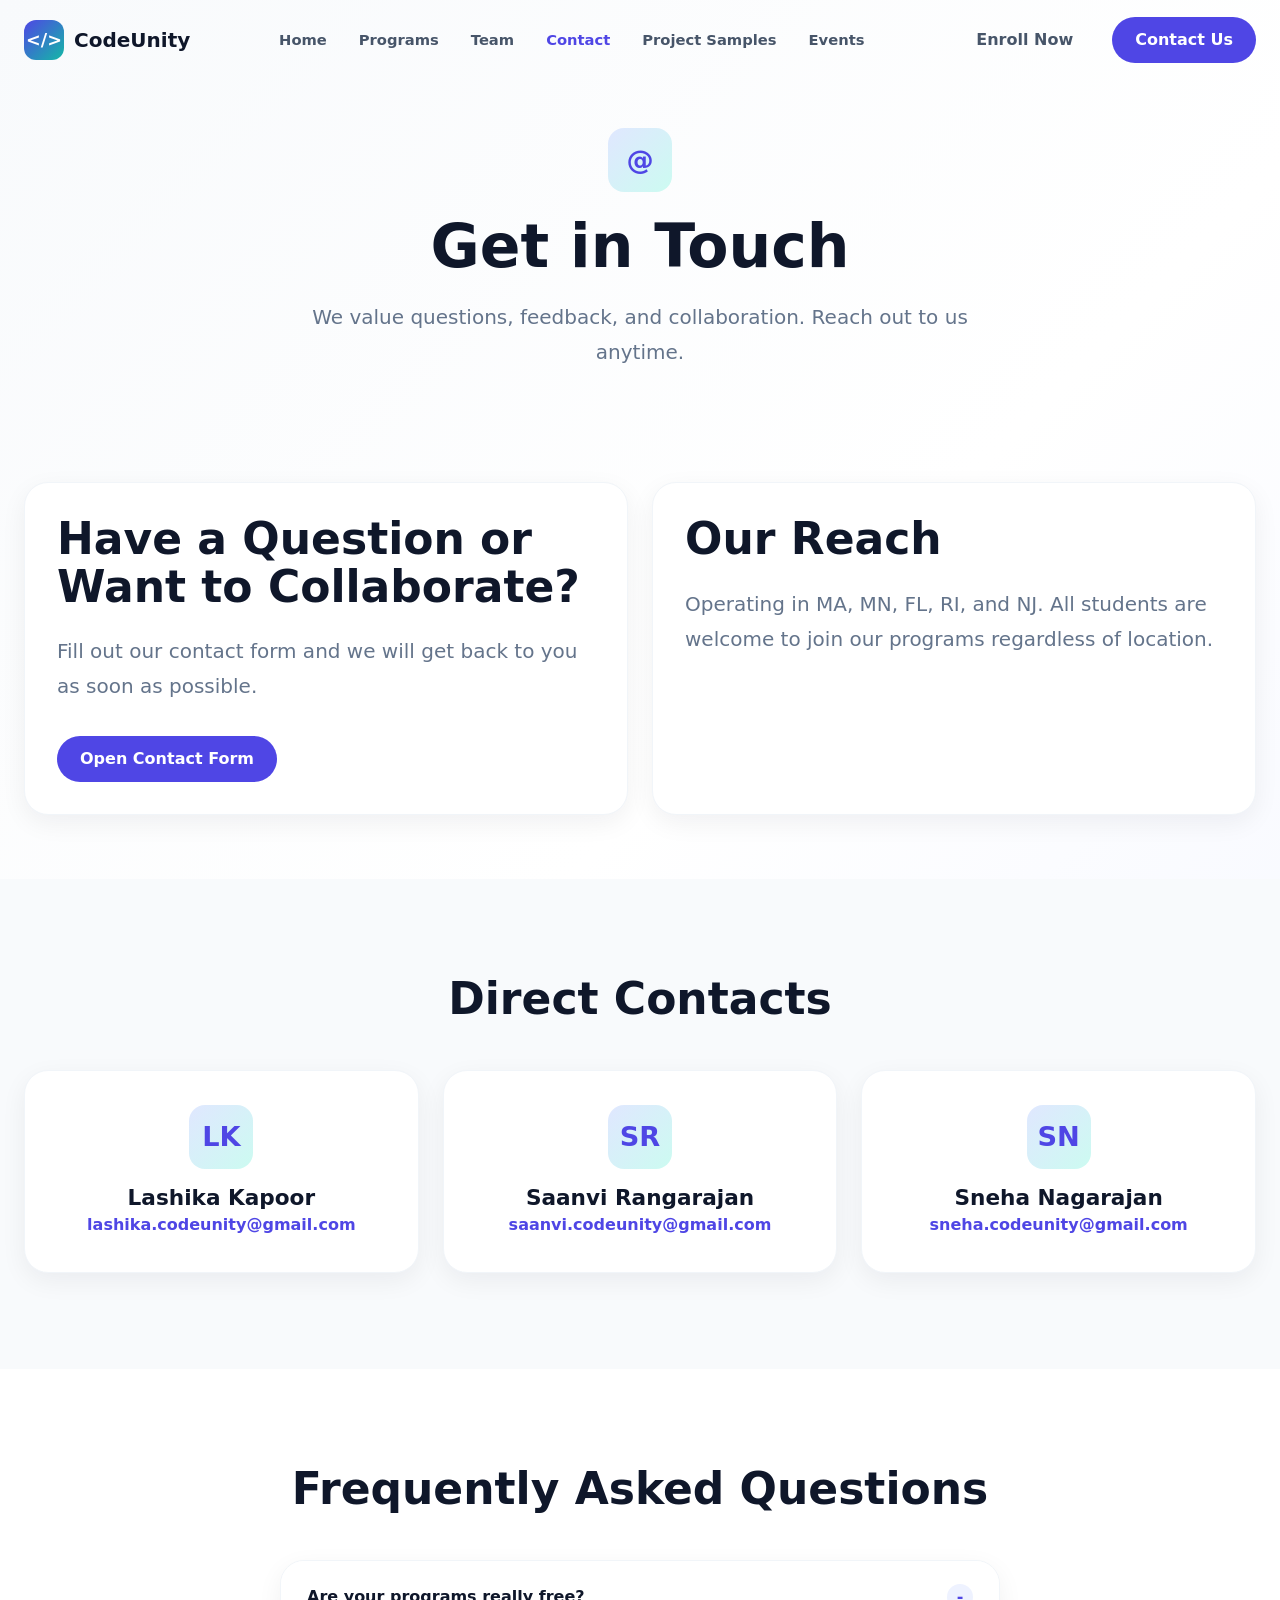
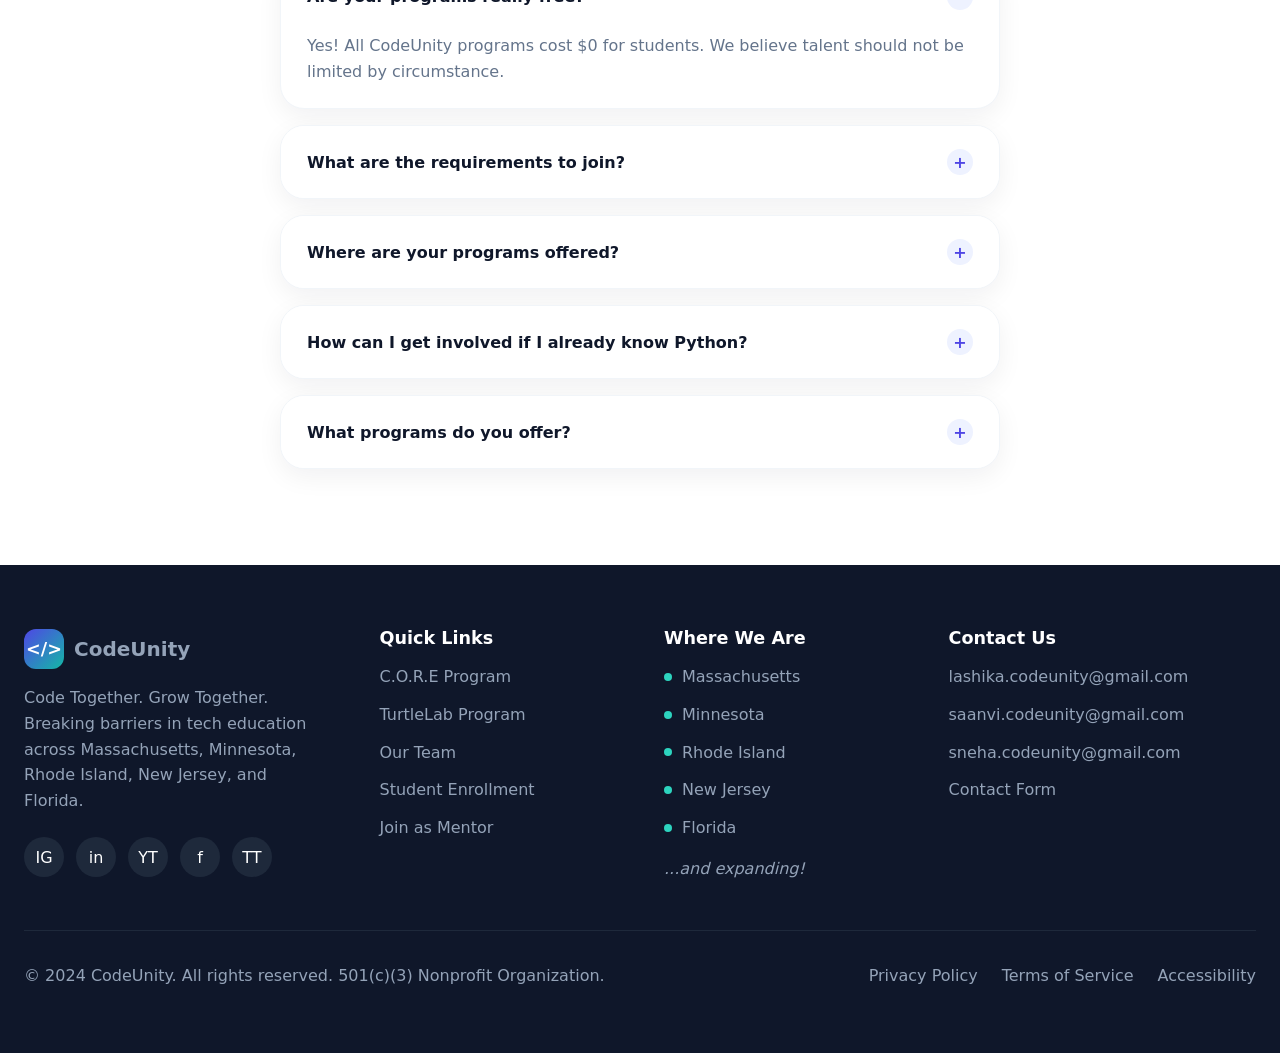
==== contact/index.html @ 77c1734c "made changes" ====
<!doctype html>
<html lang="en">
  <head>
    <meta charset="utf-8">
    <meta name="viewport" content="width=device-width, initial-scale=1">
    <title>CodeUnity | Contact</title>
    <link rel="stylesheet" href="styles.css">
  </head>
  <body data-page="contact">
    <div id="site-shell-top"></div>
    <main class="page-gradient">
      <section class="hero-page">
        <div class="container center narrow reveal">
          <div class="icon-badge">@</div>
          <h1>Get in Touch</h1>
          <p class="lead">We value questions, feedback, and collaboration. Reach out to us anytime.</p>
        </div>
      </section>

      <section class="section tight">
        <div class="container grid two">
          <section class="card card-pad reveal"><h2>Have a Question or Want to Collaborate?</h2><p class="lead">Fill out our contact form and we will get back to you as soon as possible.</p><div class="action-row mt-8"><a class="button primary" href="https://forms.gle/NMccEcTzwVXDVzf1A" target="_blank" rel="noreferrer">Open Contact Form</a></div></section>
          <section class="card card-pad reveal"><h2>Our Reach</h2><p class="lead">Operating in MA, MN, FL, RI, and NJ. All students are welcome to join our programs regardless of location.</p></section>
        </div>
      </section>

      <section class="section soft">
        <div class="container">
          <div class="center narrow container reveal"><h2>Direct Contacts</h2></div>
          <div class="grid three mt-12">
            <section class="card contact-card reveal"><div class="icon-badge">LK</div><h3 class="mt-4">Lashika Kapoor</h3><p><a class="contact-link" href="mailto:lashika.codeunity@gmail.com">lashika.codeunity@gmail.com</a></p></section>
            <section class="card contact-card reveal"><div class="icon-badge">SR</div><h3 class="mt-4">Saanvi Rangarajan</h3><p><a class="contact-link" href="mailto:saanvi.codeunity@gmail.com">saanvi.codeunity@gmail.com</a></p></section>
            <section class="card contact-card reveal"><div class="icon-badge">SN</div><h3 class="mt-4">Sneha Nagarajan</h3><p><a class="contact-link" href="mailto:sneha.codeunity@gmail.com">sneha.codeunity@gmail.com</a></p></section>
          </div>
        </div>
      </section>

      <section class="section white">
        <div class="container narrow">
          <div class="center reveal"><h2>Frequently Asked Questions</h2></div>
          <div class="faq-stack mt-12">
            <section class="card faq-item open reveal"><button class="faq-button" type="button" aria-expanded="true"><span>Are your programs really free?</span><span class="faq-icon">-</span></button><div class="faq-answer">Yes! All CodeUnity programs cost $0 for students. We believe talent should not be limited by circumstance.</div></section>
            <section class="card faq-item reveal"><button class="faq-button" type="button" aria-expanded="false"><span>What are the requirements to join?</span><span class="faq-icon">+</span></button><div class="faq-answer">No prior coding experience is required. Our programs are designed for beginners and for students looking to grow their skills.</div></section>
            <section class="card faq-item reveal"><button class="faq-button" type="button" aria-expanded="false"><span>Where are your programs offered?</span><span class="faq-icon">+</span></button><div class="faq-answer">We currently operate in Massachusetts, Minnesota, Rhode Island, New Jersey, and Florida, and our online programs are open regardless of location.</div></section>
            <section class="card faq-item reveal"><button class="faq-button" type="button" aria-expanded="false"><span>How can I get involved if I already know Python?</span><span class="faq-icon">+</span></button><div class="faq-answer">If you already know Python and want to join our team as a positional officer or mentor, fill out our team application form.</div></section>
            <section class="card faq-item reveal"><button class="faq-button" type="button" aria-expanded="false"><span>What programs do you offer?</span><span class="faq-icon">+</span></button><div class="faq-answer">We offer C.O.R.E, TurtleLab, online learning, workshops, mentorship, and more.</div></section>
          </div>
        </div>
      </section>
    </main>
    <div id="site-shell-bottom"></div>
    <script src="../shared/layout.js"></script>
    <script src="script.js"></script>
  </body>
</html>
---- contact/styles.css ----
@import url("../shared/styles.css");

.contact-card {
  padding: 34px;
  text-align: center;
}

.contact-link {
  color: var(--indigo);
  font-weight: 750;
  overflow-wrap: anywhere;
}

.faq-stack {
  display: grid;
  gap: 16px;
}

.faq-item {
  overflow: hidden;
}

.faq-button {
  width: 100%;
  min-height: 72px;
  border: 0;
  display: flex;
  justify-content: space-between;
  align-items: center;
  gap: 18px;
  padding: 22px 26px;
  color: var(--ink);
  background: white;
  font-weight: 850;
  text-align: left;
}

.faq-icon {
  width: 26px;
  height: 26px;
  border-radius: 999px;
  display: inline-flex;
  align-items: center;
  justify-content: center;
  color: var(--indigo);
  background: #eef2ff;
  flex: 0 0 auto;
}

.faq-answer {
  display: none;
  padding: 0 26px 24px;
  color: var(--muted);
}

.faq-item.open .faq-answer {
  display: block;
}
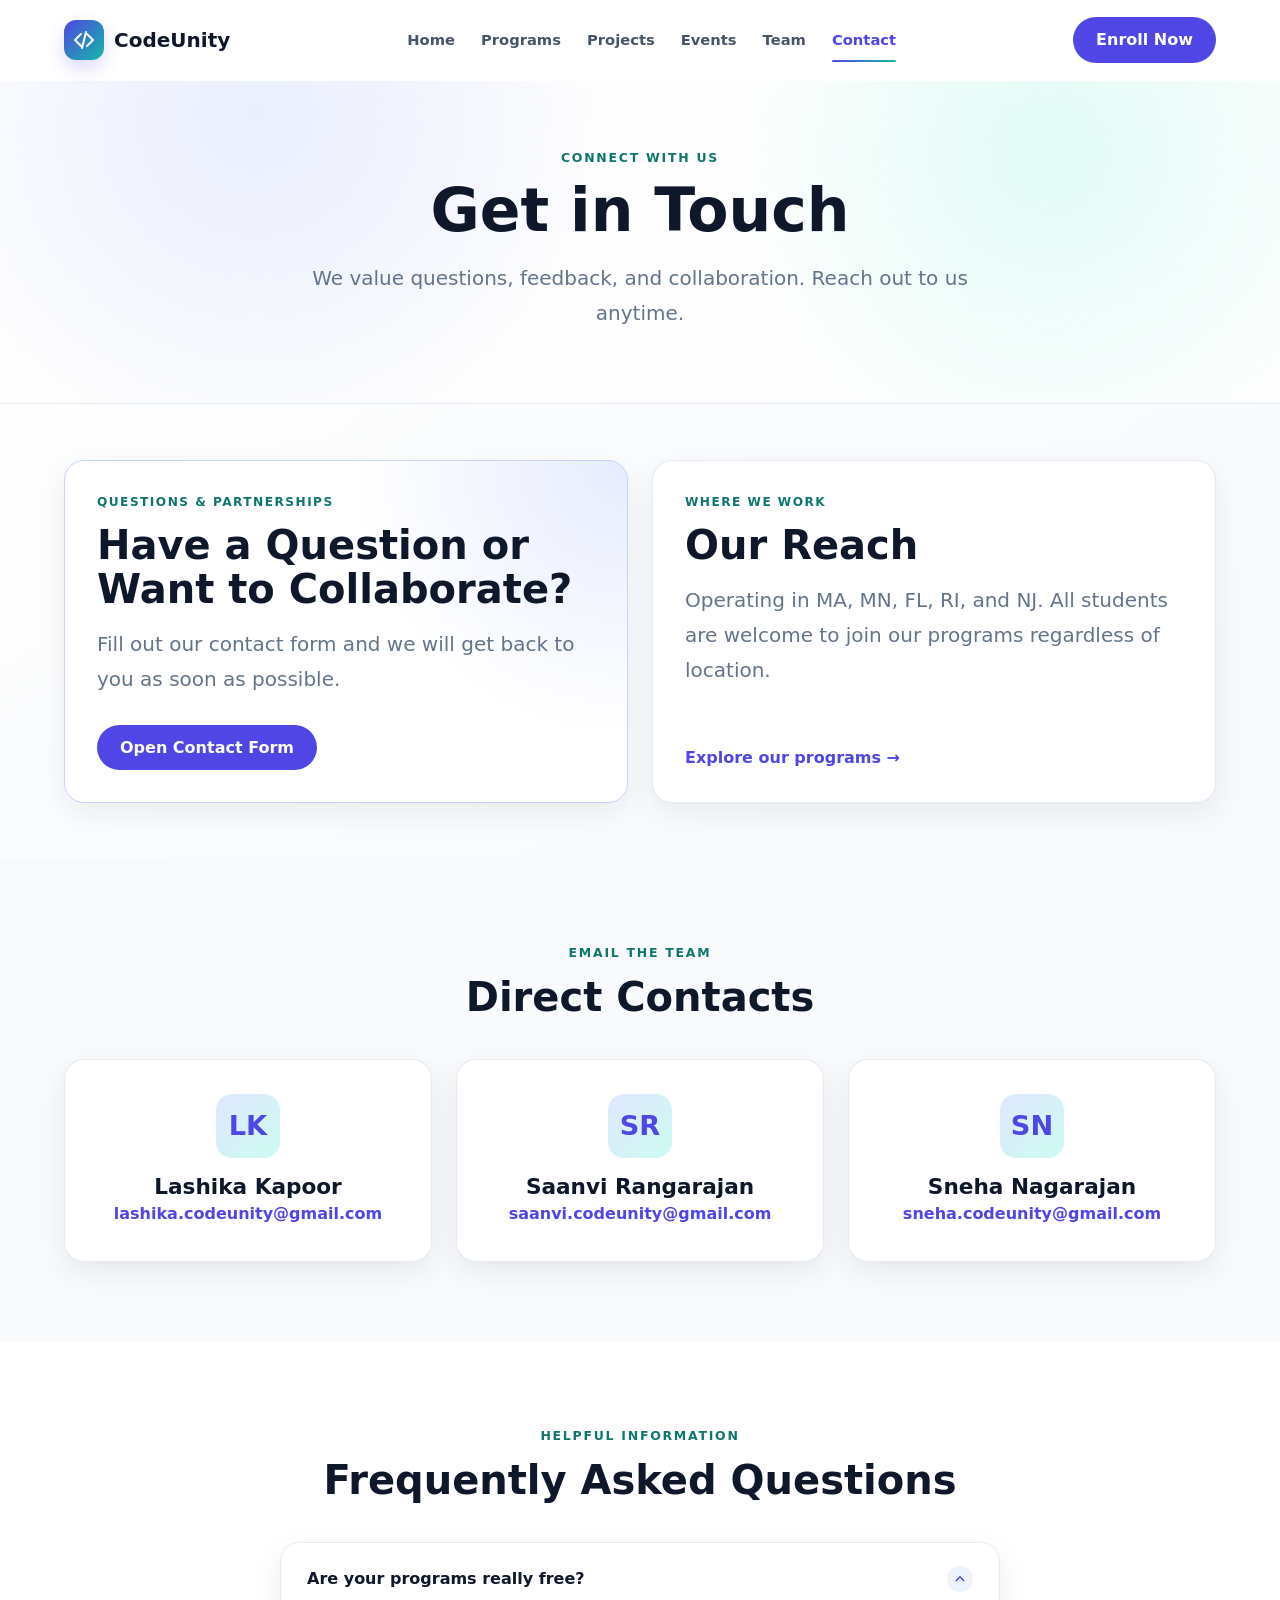
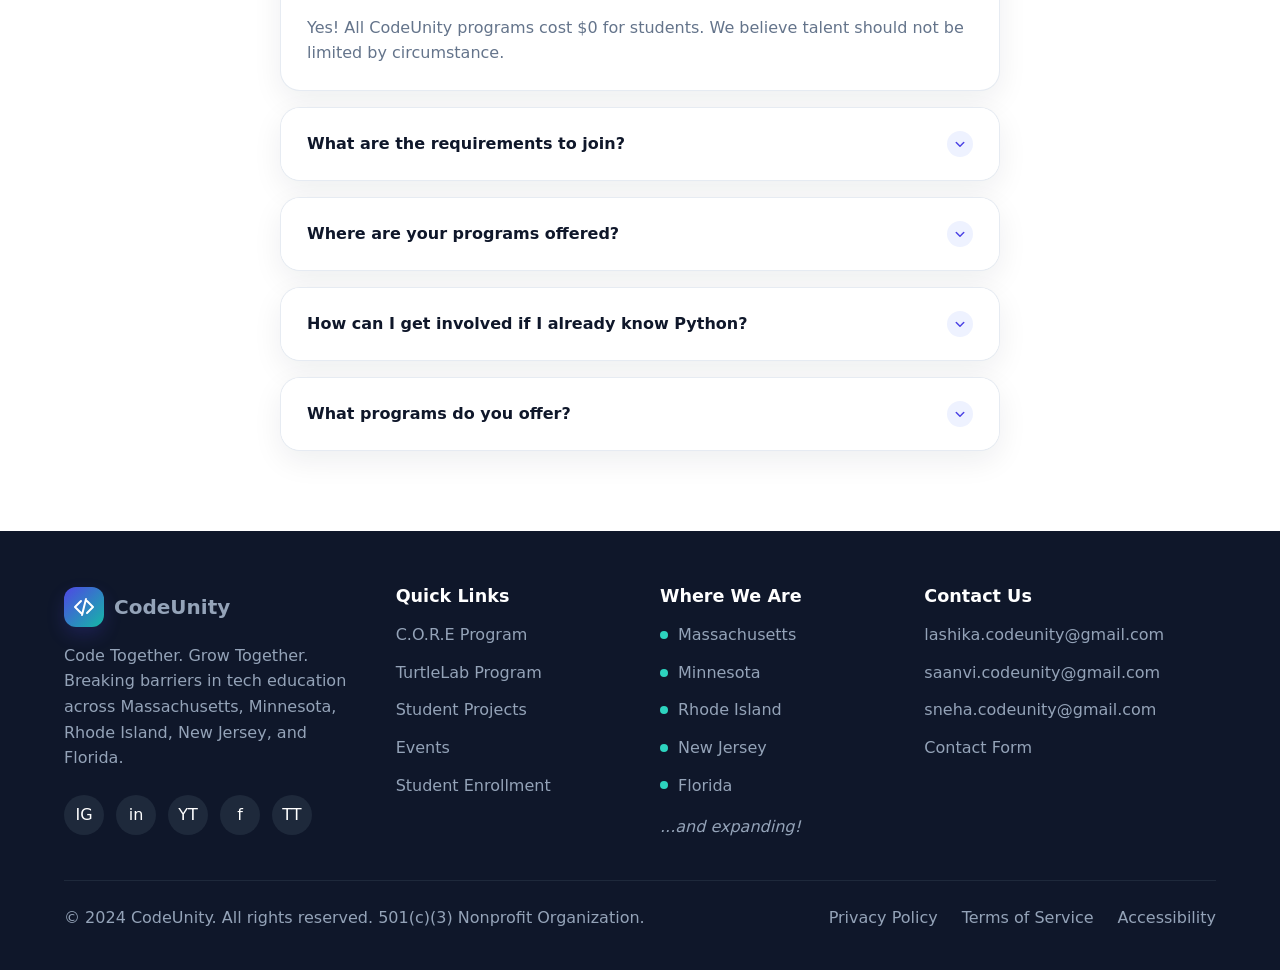
==== commit d259ee7e: "Improve site organization and responsive layout" ====
--- a/contact/index.html
+++ b/contact/index.html
@@ -4,6 +4,7 @@
     <meta charset="utf-8">
     <meta name="viewport" content="width=device-width, initial-scale=1">
     <title>CodeUnity | Contact</title>
+    <link rel="icon" href="../shared/favicon.svg" type="image/svg+xml">
     <link rel="stylesheet" href="styles.css">
   </head>
   <body data-page="contact">
@@ -11,7 +12,7 @@
     <main class="page-gradient">
       <section class="hero-page">
         <div class="container center narrow reveal">
-          <div class="icon-badge">@</div>
+          <span class="eyebrow">Connect With Us</span>
           <h1>Get in Touch</h1>
           <p class="lead">We value questions, feedback, and collaboration. Reach out to us anytime.</p>
         </div>
@@ -19,15 +20,15 @@
 
       <section class="section tight">
         <div class="container grid two">
-          <section class="card card-pad reveal"><h2>Have a Question or Want to Collaborate?</h2><p class="lead">Fill out our contact form and we will get back to you as soon as possible.</p><div class="action-row mt-8"><a class="button primary" href="https://forms.gle/NMccEcTzwVXDVzf1A" target="_blank" rel="noreferrer">Open Contact Form</a></div></section>
-          <section class="card card-pad reveal"><h2>Our Reach</h2><p class="lead">Operating in MA, MN, FL, RI, and NJ. All students are welcome to join our programs regardless of location.</p></section>
+          <section class="card card-pad contact-overview-card primary-contact reveal"><span class="card-kicker">Questions & Partnerships</span><h2>Have a Question or Want to Collaborate?</h2><p class="lead">Fill out our contact form and we will get back to you as soon as possible.</p><div class="action-row"><a class="button primary" href="https://forms.gle/NMccEcTzwVXDVzf1A" target="_blank" rel="noreferrer">Open Contact Form</a></div></section>
+          <section class="card card-pad contact-overview-card reveal"><span class="card-kicker">Where We Work</span><h2>Our Reach</h2><p class="lead">Operating in MA, MN, FL, RI, and NJ. All students are welcome to join our programs regardless of location.</p><a class="text-link" href="../programs/index.html">Explore our programs <span aria-hidden="true">→</span></a></section>
         </div>
       </section>
 
       <section class="section soft">
         <div class="container">
-          <div class="center narrow container reveal"><h2>Direct Contacts</h2></div>
-          <div class="grid three mt-12">
+          <div class="section-heading reveal"><span class="eyebrow">Email the Team</span><h2>Direct Contacts</h2></div>
+          <div class="grid three">
             <section class="card contact-card reveal"><div class="icon-badge">LK</div><h3 class="mt-4">Lashika Kapoor</h3><p><a class="contact-link" href="mailto:lashika.codeunity@gmail.com">lashika.codeunity@gmail.com</a></p></section>
             <section class="card contact-card reveal"><div class="icon-badge">SR</div><h3 class="mt-4">Saanvi Rangarajan</h3><p><a class="contact-link" href="mailto:saanvi.codeunity@gmail.com">saanvi.codeunity@gmail.com</a></p></section>
             <section class="card contact-card reveal"><div class="icon-badge">SN</div><h3 class="mt-4">Sneha Nagarajan</h3><p><a class="contact-link" href="mailto:sneha.codeunity@gmail.com">sneha.codeunity@gmail.com</a></p></section>
@@ -37,13 +38,13 @@
 
       <section class="section white">
         <div class="container narrow">
-          <div class="center reveal"><h2>Frequently Asked Questions</h2></div>
-          <div class="faq-stack mt-12">
-            <section class="card faq-item open reveal"><button class="faq-button" type="button" aria-expanded="true"><span>Are your programs really free?</span><span class="faq-icon">-</span></button><div class="faq-answer">Yes! All CodeUnity programs cost $0 for students. We believe talent should not be limited by circumstance.</div></section>
-            <section class="card faq-item reveal"><button class="faq-button" type="button" aria-expanded="false"><span>What are the requirements to join?</span><span class="faq-icon">+</span></button><div class="faq-answer">No prior coding experience is required. Our programs are designed for beginners and for students looking to grow their skills.</div></section>
-            <section class="card faq-item reveal"><button class="faq-button" type="button" aria-expanded="false"><span>Where are your programs offered?</span><span class="faq-icon">+</span></button><div class="faq-answer">We currently operate in Massachusetts, Minnesota, Rhode Island, New Jersey, and Florida, and our online programs are open regardless of location.</div></section>
-            <section class="card faq-item reveal"><button class="faq-button" type="button" aria-expanded="false"><span>How can I get involved if I already know Python?</span><span class="faq-icon">+</span></button><div class="faq-answer">If you already know Python and want to join our team as a positional officer or mentor, fill out our team application form.</div></section>
-            <section class="card faq-item reveal"><button class="faq-button" type="button" aria-expanded="false"><span>What programs do you offer?</span><span class="faq-icon">+</span></button><div class="faq-answer">We offer C.O.R.E, TurtleLab, online learning, workshops, mentorship, and more.</div></section>
+          <div class="section-heading reveal"><span class="eyebrow">Helpful Information</span><h2>Frequently Asked Questions</h2></div>
+          <div class="faq-stack">
+            <section class="card faq-item open reveal"><button class="faq-button" type="button" aria-expanded="true" aria-controls="faq-free"><span>Are your programs really free?</span><span class="faq-icon" aria-hidden="true"><svg viewBox="0 0 24 24" fill="none"><path d="m7 10 5 5 5-5" stroke="currentColor" stroke-width="2" stroke-linecap="round" stroke-linejoin="round"/></svg></span></button><div class="faq-answer" id="faq-free">Yes! All CodeUnity programs cost $0 for students. We believe talent should not be limited by circumstance.</div></section>
+            <section class="card faq-item reveal"><button class="faq-button" type="button" aria-expanded="false" aria-controls="faq-requirements"><span>What are the requirements to join?</span><span class="faq-icon" aria-hidden="true"><svg viewBox="0 0 24 24" fill="none"><path d="m7 10 5 5 5-5" stroke="currentColor" stroke-width="2" stroke-linecap="round" stroke-linejoin="round"/></svg></span></button><div class="faq-answer" id="faq-requirements">No prior coding experience is required. Our programs are designed for beginners and for students looking to grow their skills.</div></section>
+            <section class="card faq-item reveal"><button class="faq-button" type="button" aria-expanded="false" aria-controls="faq-locations"><span>Where are your programs offered?</span><span class="faq-icon" aria-hidden="true"><svg viewBox="0 0 24 24" fill="none"><path d="m7 10 5 5 5-5" stroke="currentColor" stroke-width="2" stroke-linecap="round" stroke-linejoin="round"/></svg></span></button><div class="faq-answer" id="faq-locations">We currently operate in Massachusetts, Minnesota, Rhode Island, New Jersey, and Florida, and our online programs are open regardless of location.</div></section>
+            <section class="card faq-item reveal"><button class="faq-button" type="button" aria-expanded="false" aria-controls="faq-team"><span>How can I get involved if I already know Python?</span><span class="faq-icon" aria-hidden="true"><svg viewBox="0 0 24 24" fill="none"><path d="m7 10 5 5 5-5" stroke="currentColor" stroke-width="2" stroke-linecap="round" stroke-linejoin="round"/></svg></span></button><div class="faq-answer" id="faq-team">If you already know Python and want to join our team as a positional officer or mentor, fill out our team application form.</div></section>
+            <section class="card faq-item reveal"><button class="faq-button" type="button" aria-expanded="false" aria-controls="faq-programs"><span>What programs do you offer?</span><span class="faq-icon" aria-hidden="true"><svg viewBox="0 0 24 24" fill="none"><path d="m7 10 5 5 5-5" stroke="currentColor" stroke-width="2" stroke-linecap="round" stroke-linejoin="round"/></svg></span></button><div class="faq-answer" id="faq-programs">We offer C.O.R.E, TurtleLab, online learning, workshops, mentorship, and more.</div></section>
           </div>
         </div>
       </section>
--- a/contact/styles.css
+++ b/contact/styles.css
@@ -1,6 +1,40 @@
 @import url("../shared/styles.css");
 
+.contact-overview-card {
+  min-height: 100%;
+  display: flex;
+  flex-direction: column;
+}
+
+.contact-overview-card .lead {
+  margin-top: 16px;
+}
+
+.contact-overview-card .action-row,
+.contact-overview-card .text-link {
+  margin-top: auto;
+  padding-top: 28px;
+}
+
+.primary-contact {
+  border-color: #c7d2fe;
+  background:
+    radial-gradient(circle at 100% 0%, rgb(224 231 255 / 0.8), transparent 42%),
+    white;
+}
+
+.text-link {
+  width: fit-content;
+  color: var(--indigo);
+  font-weight: 800;
+}
+
+.text-link:hover {
+  color: var(--indigo-dark);
+}
+
 .contact-card {
+  min-height: 100%;
   padding: 34px;
   text-align: center;
 }
@@ -33,6 +67,7 @@
   background: white;
   font-weight: 850;
   text-align: left;
+  cursor: pointer;
 }
 
 .faq-icon {
@@ -47,6 +82,16 @@
   flex: 0 0 auto;
 }
 
+.faq-icon svg {
+  width: 18px;
+  height: 18px;
+  transition: transform 180ms ease;
+}
+
+.faq-item.open .faq-icon svg {
+  transform: rotate(180deg);
+}
+
 .faq-answer {
   display: none;
   padding: 0 26px 24px;
@@ -56,3 +101,13 @@
 .faq-item.open .faq-answer {
   display: block;
 }
+
+@media (max-width: 560px) {
+  .faq-button {
+    padding: 20px;
+  }
+
+  .faq-answer {
+    padding: 0 20px 20px;
+  }
+}
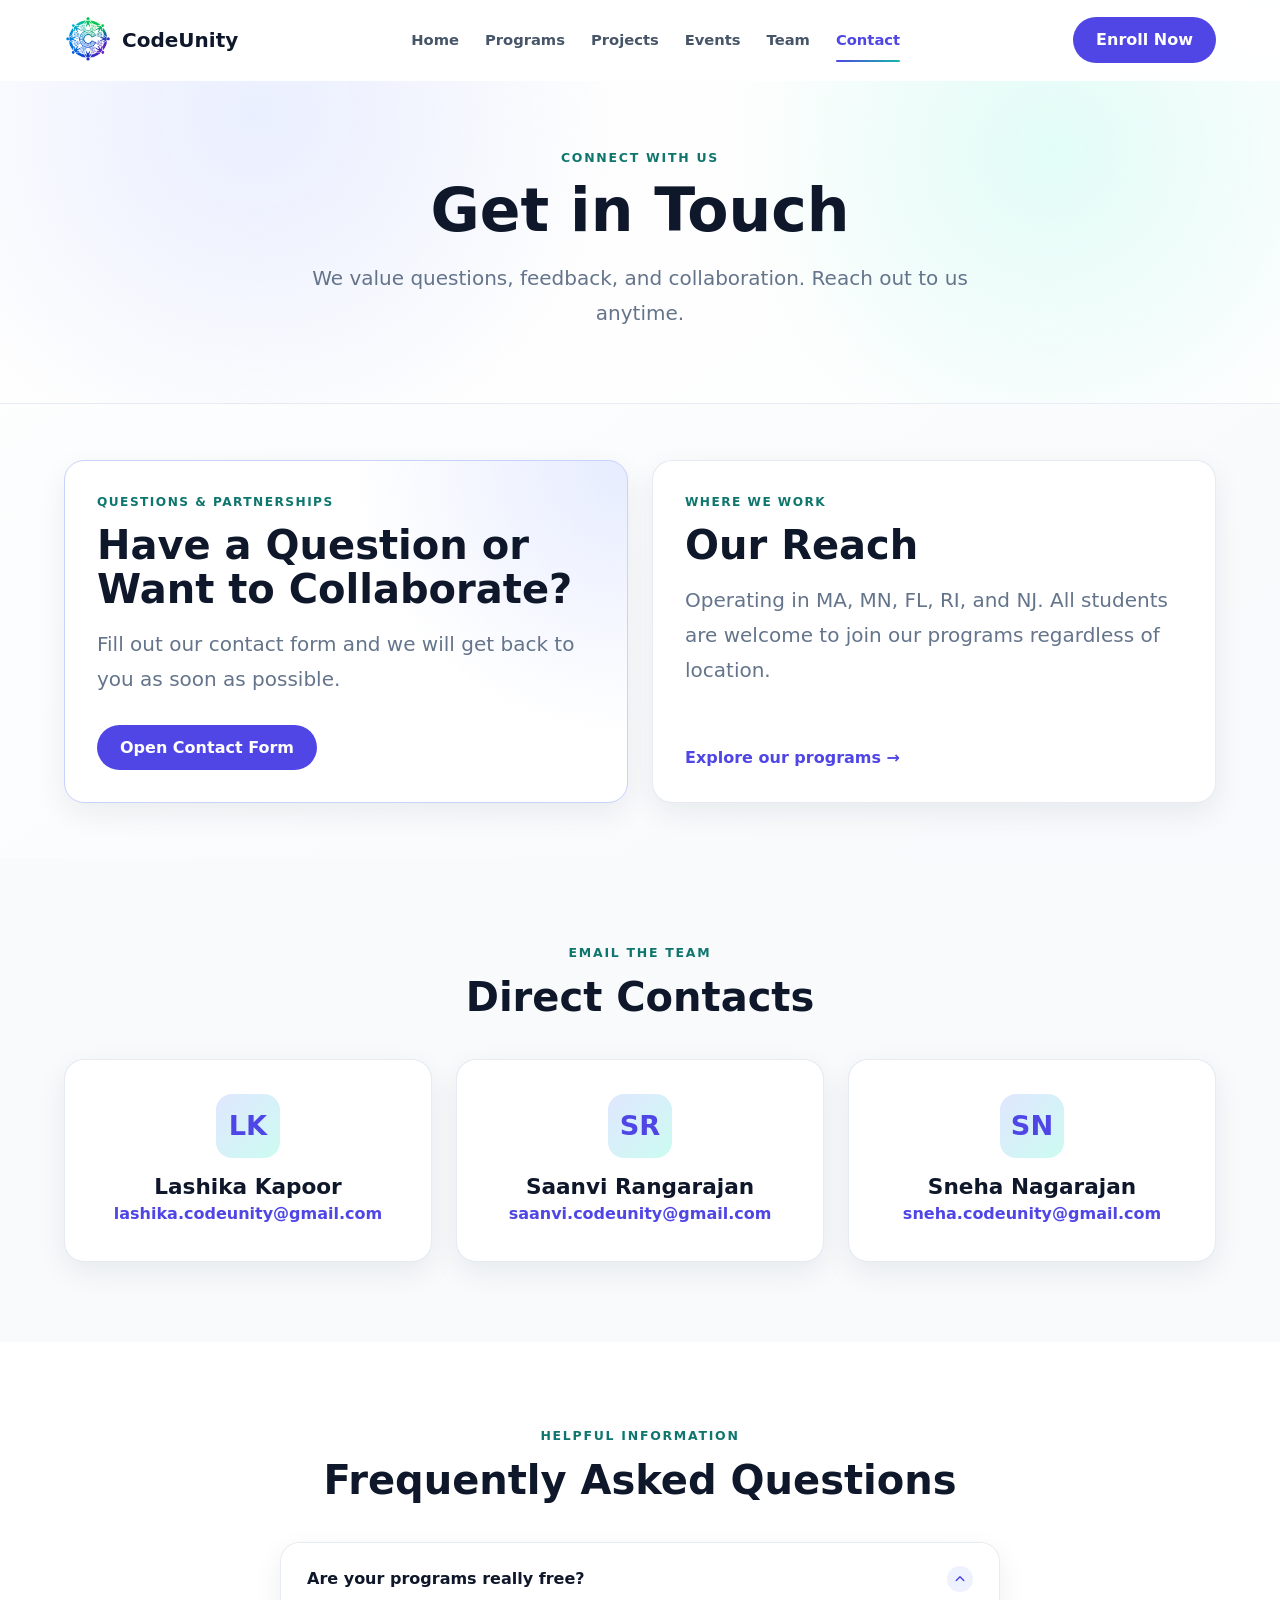
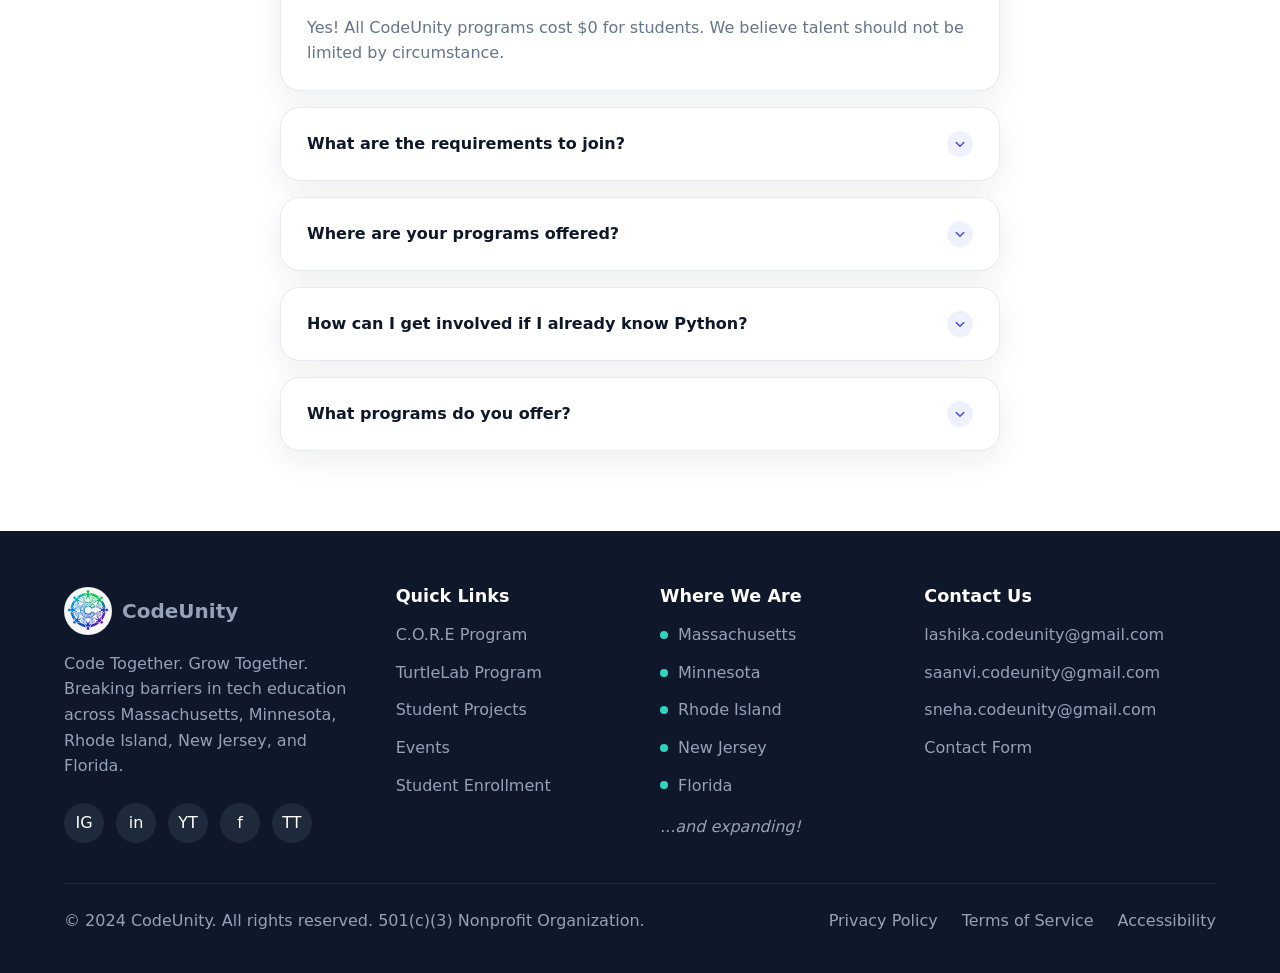
==== commit 9aae93a6: "favicon" ====
--- a/contact/index.html
+++ b/contact/index.html
@@ -4,7 +4,7 @@
     <meta charset="utf-8">
     <meta name="viewport" content="width=device-width, initial-scale=1">
     <title>CodeUnity | Contact</title>
-    <link rel="icon" href="../shared/favicon.svg" type="image/svg+xml">
+    <link rel="icon" href="../shared/logo-transparent.png" type="image/png">
     <link rel="stylesheet" href="styles.css">
   </head>
   <body data-page="contact">
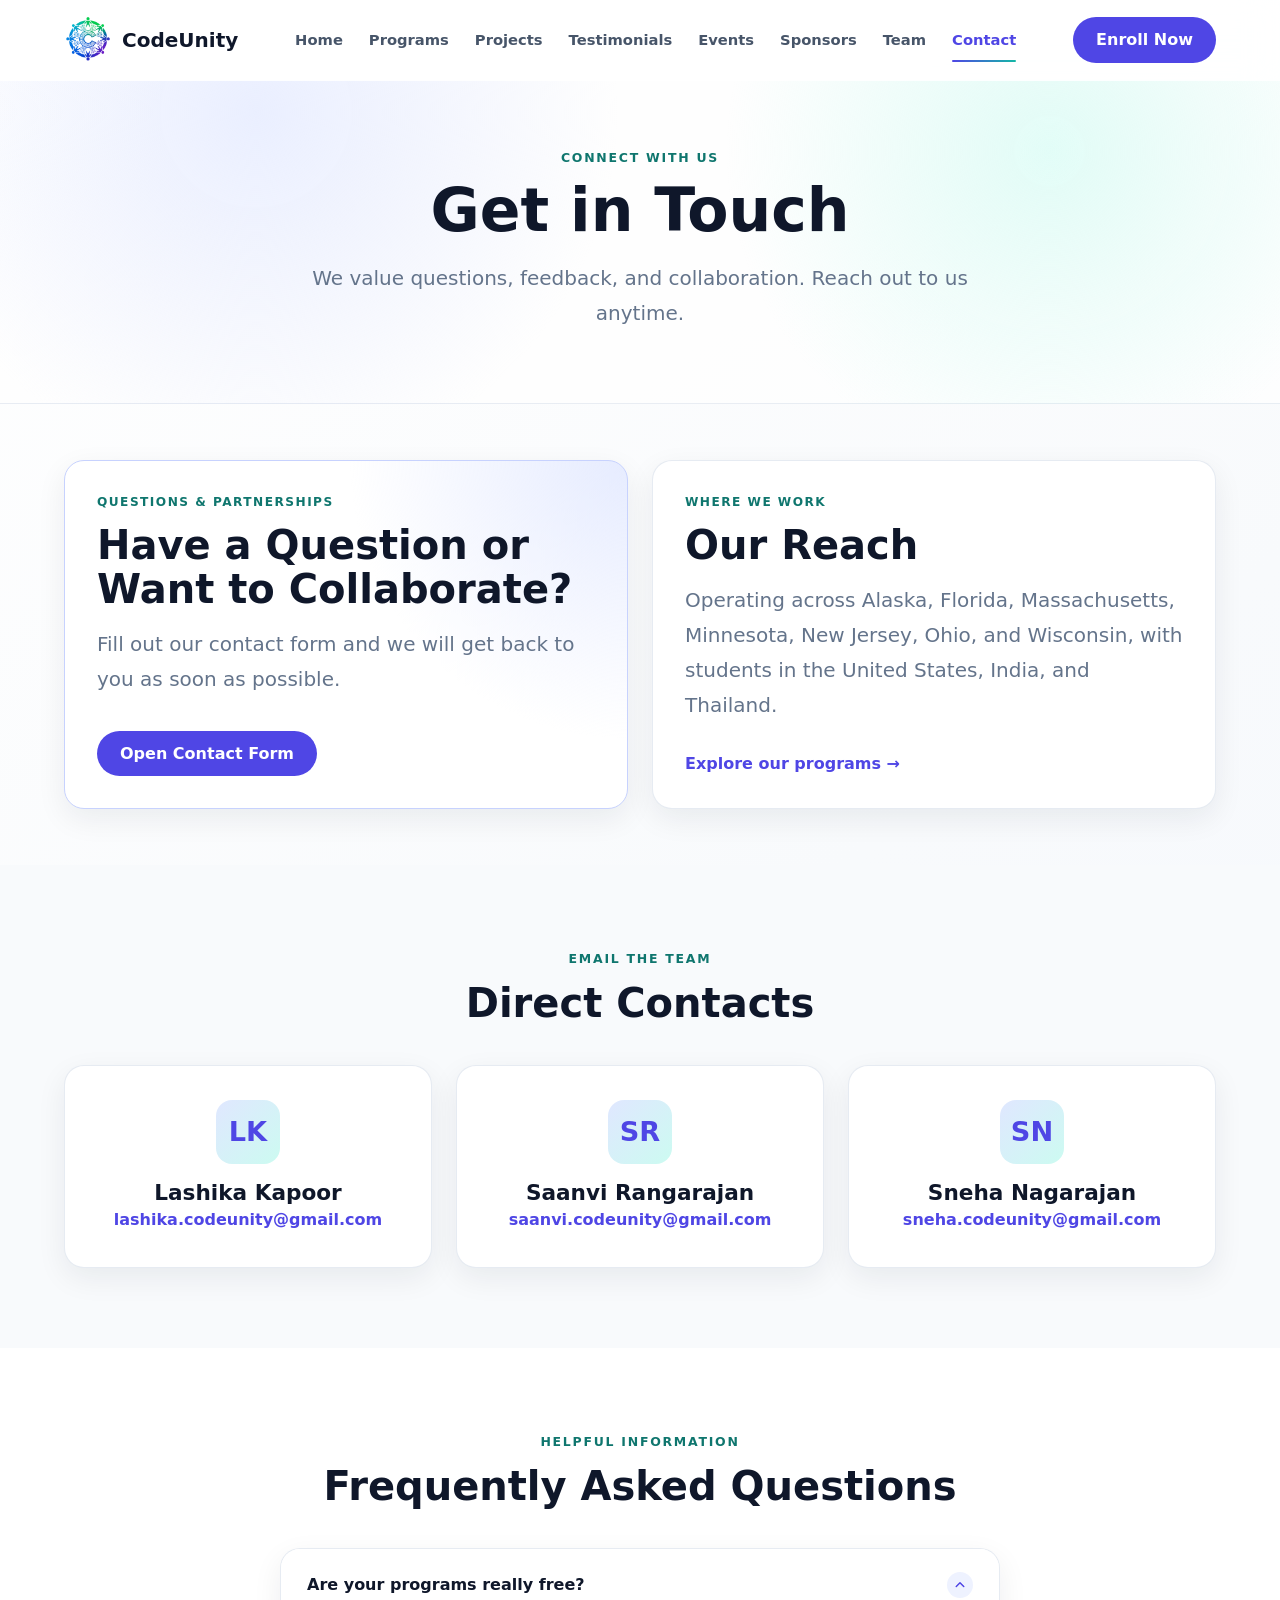
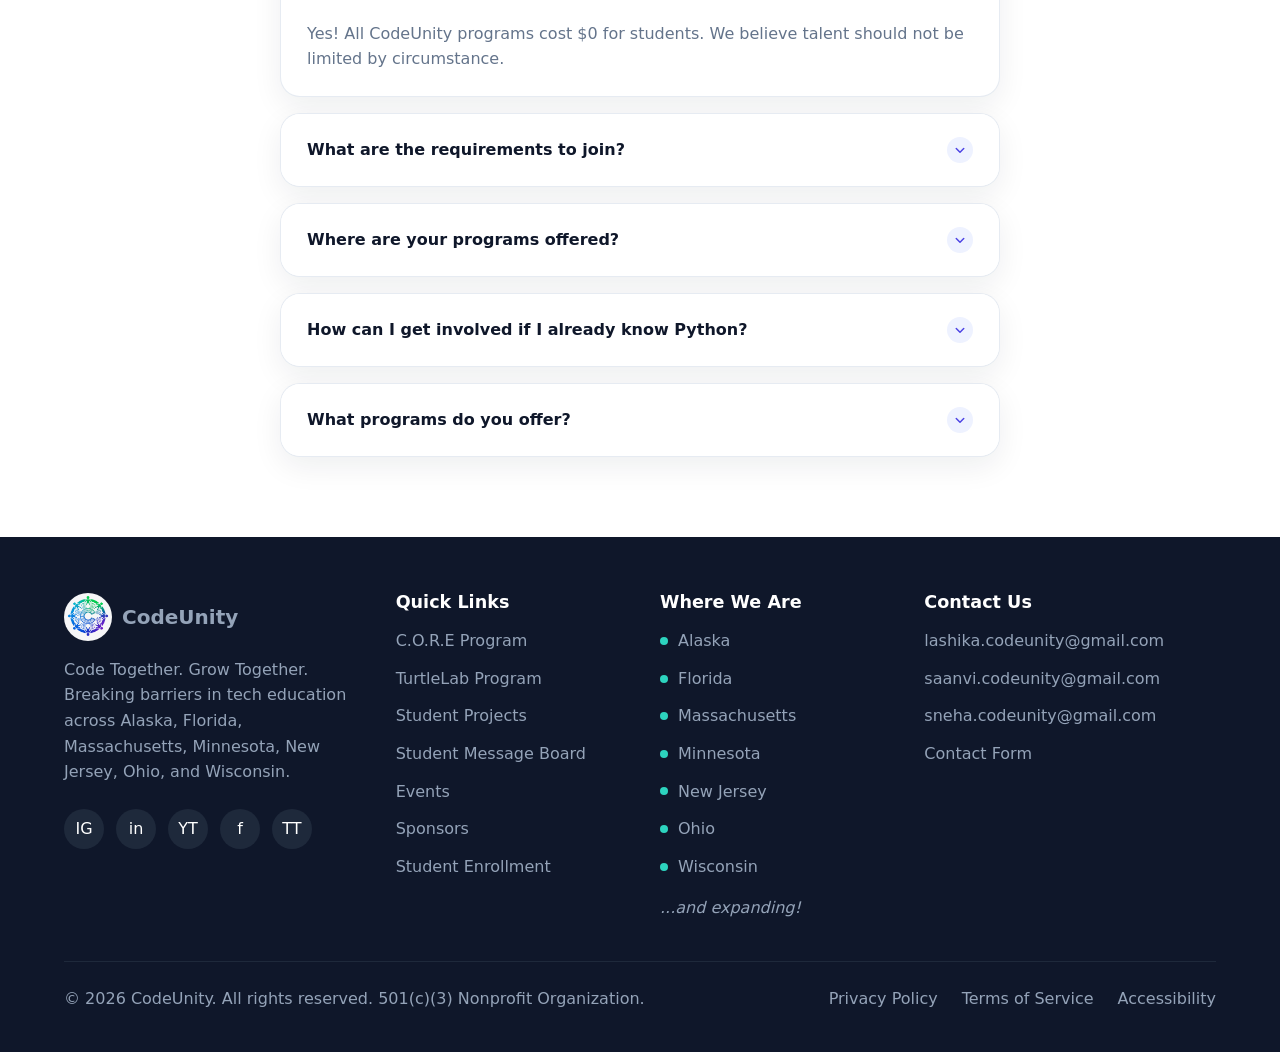
==== commit 5a1f993f: "Update CodeUnity reach statistics" ====
--- a/contact/index.html
+++ b/contact/index.html
@@ -21,7 +21,7 @@
       <section class="section tight">
         <div class="container grid two">
           <section class="card card-pad contact-overview-card primary-contact reveal"><span class="card-kicker">Questions & Partnerships</span><h2>Have a Question or Want to Collaborate?</h2><p class="lead">Fill out our contact form and we will get back to you as soon as possible.</p><div class="action-row"><a class="button primary" href="https://forms.gle/NMccEcTzwVXDVzf1A" target="_blank" rel="noreferrer">Open Contact Form</a></div></section>
-          <section class="card card-pad contact-overview-card reveal"><span class="card-kicker">Where We Work</span><h2>Our Reach</h2><p class="lead">Operating in MA, MN, FL, RI, and NJ. All students are welcome to join our programs regardless of location.</p><a class="text-link" href="../programs/index.html">Explore our programs <span aria-hidden="true">→</span></a></section>
+          <section class="card card-pad contact-overview-card reveal"><span class="card-kicker">Where We Work</span><h2>Our Reach</h2><p class="lead">Operating across Alaska, Florida, Massachusetts, Minnesota, New Jersey, Ohio, and Wisconsin, with students in the United States, India, and Thailand.</p><a class="text-link" href="../programs/index.html">Explore our programs <span aria-hidden="true">→</span></a></section>
         </div>
       </section>
 
@@ -42,7 +42,7 @@
           <div class="faq-stack">
             <section class="card faq-item open reveal"><button class="faq-button" type="button" aria-expanded="true" aria-controls="faq-free"><span>Are your programs really free?</span><span class="faq-icon" aria-hidden="true"><svg viewBox="0 0 24 24" fill="none"><path d="m7 10 5 5 5-5" stroke="currentColor" stroke-width="2" stroke-linecap="round" stroke-linejoin="round"/></svg></span></button><div class="faq-answer" id="faq-free">Yes! All CodeUnity programs cost $0 for students. We believe talent should not be limited by circumstance.</div></section>
             <section class="card faq-item reveal"><button class="faq-button" type="button" aria-expanded="false" aria-controls="faq-requirements"><span>What are the requirements to join?</span><span class="faq-icon" aria-hidden="true"><svg viewBox="0 0 24 24" fill="none"><path d="m7 10 5 5 5-5" stroke="currentColor" stroke-width="2" stroke-linecap="round" stroke-linejoin="round"/></svg></span></button><div class="faq-answer" id="faq-requirements">No prior coding experience is required. Our programs are designed for beginners and for students looking to grow their skills.</div></section>
-            <section class="card faq-item reveal"><button class="faq-button" type="button" aria-expanded="false" aria-controls="faq-locations"><span>Where are your programs offered?</span><span class="faq-icon" aria-hidden="true"><svg viewBox="0 0 24 24" fill="none"><path d="m7 10 5 5 5-5" stroke="currentColor" stroke-width="2" stroke-linecap="round" stroke-linejoin="round"/></svg></span></button><div class="faq-answer" id="faq-locations">We currently operate in Massachusetts, Minnesota, Rhode Island, New Jersey, and Florida, and our online programs are open regardless of location.</div></section>
+            <section class="card faq-item reveal"><button class="faq-button" type="button" aria-expanded="false" aria-controls="faq-locations"><span>Where are your programs offered?</span><span class="faq-icon" aria-hidden="true"><svg viewBox="0 0 24 24" fill="none"><path d="m7 10 5 5 5-5" stroke="currentColor" stroke-width="2" stroke-linecap="round" stroke-linejoin="round"/></svg></span></button><div class="faq-answer" id="faq-locations">We currently operate across Alaska, Florida, Massachusetts, Minnesota, New Jersey, Ohio, and Wisconsin, with students in the United States, India, and Thailand. Our online programs are open regardless of location.</div></section>
             <section class="card faq-item reveal"><button class="faq-button" type="button" aria-expanded="false" aria-controls="faq-team"><span>How can I get involved if I already know Python?</span><span class="faq-icon" aria-hidden="true"><svg viewBox="0 0 24 24" fill="none"><path d="m7 10 5 5 5-5" stroke="currentColor" stroke-width="2" stroke-linecap="round" stroke-linejoin="round"/></svg></span></button><div class="faq-answer" id="faq-team">If you already know Python and want to join our team as a positional officer or mentor, fill out our team application form.</div></section>
             <section class="card faq-item reveal"><button class="faq-button" type="button" aria-expanded="false" aria-controls="faq-programs"><span>What programs do you offer?</span><span class="faq-icon" aria-hidden="true"><svg viewBox="0 0 24 24" fill="none"><path d="m7 10 5 5 5-5" stroke="currentColor" stroke-width="2" stroke-linecap="round" stroke-linejoin="round"/></svg></span></button><div class="faq-answer" id="faq-programs">We offer C.O.R.E, TurtleLab, online learning, workshops, mentorship, and more.</div></section>
           </div>
